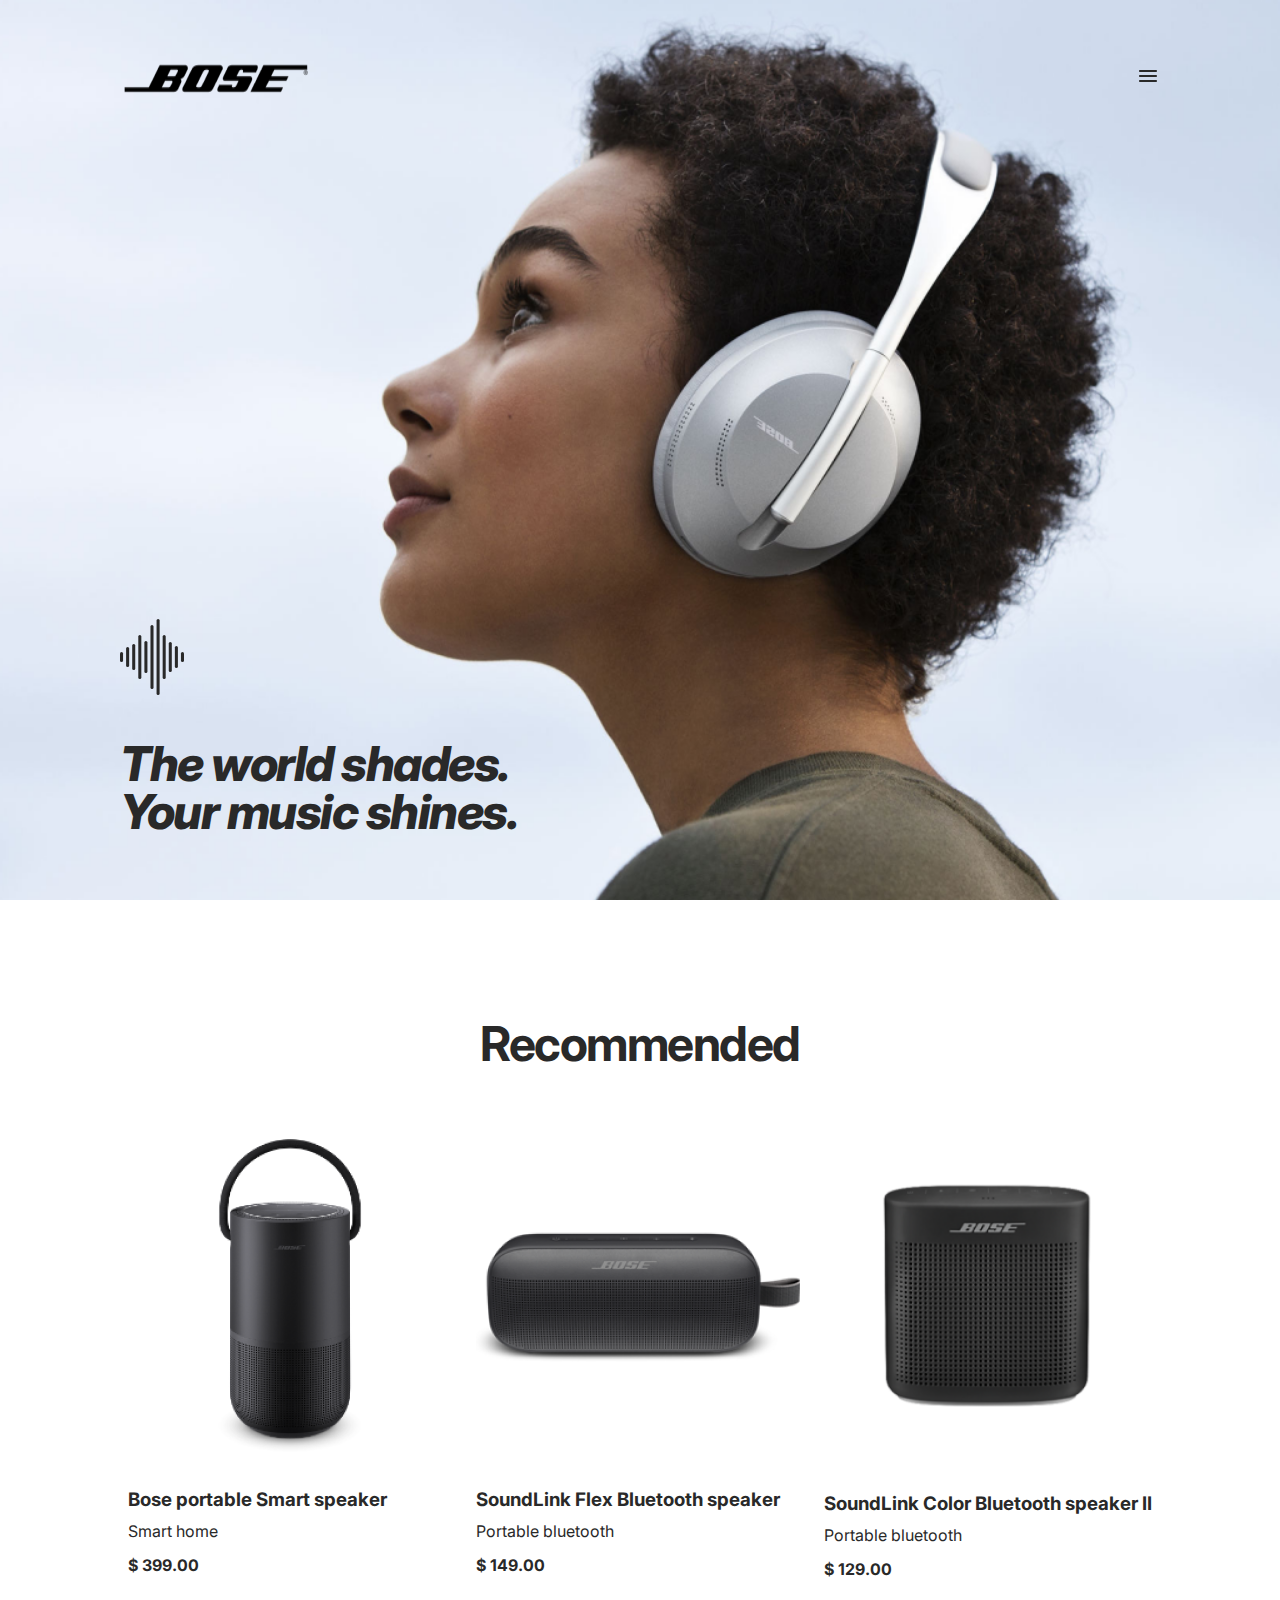
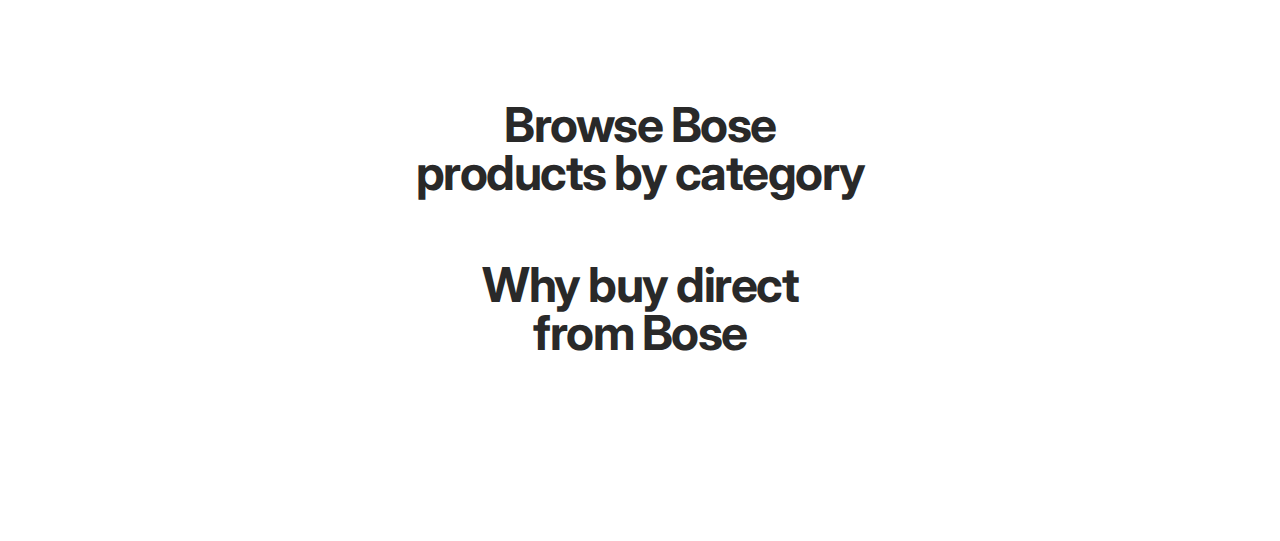
==== Homework-MA/index.html @ bb6783ab "New stuff" ====
<!-- #region head -->
<!DOCTYPE html>
<html lang="en">

<head>
    <meta charset="UTF-8">
    <meta name="viewport" content="width=device-width, initial-scale=1.0">
    <title>Document</title>
    <link rel="preconnect" href="https://fonts.googleapis.com">
    <link rel="preconnect" href="https://fonts.gstatic.com" crossorigin>
    <link href="https://fonts.googleapis.com/css2?family=Inter:wght@400;700;800&display=swap" rel="stylesheet">
    <link rel="stylesheet" href="styles.css">
</head>
<!-- #endregion -->

<body id="home">
    <!-- #region header -->
    <header class="header">
        <div class="header-top">
            <img src="img/Logo.png" alt="Bose logo">
            <a href="#menu">
                <img src="img/Icon-Burger-menu.svg" alt="burger-menu">
            </a>
        </div>

        <div class="header-bottom">
            <img src="img/Sound waves.svg" alt="sound-waves">
            <h1 class="header-title">The world shades.
                <br>
                Your music shines.
            </h1>
        </div>
    </header>
    <!-- #endregion -->
    <!-- #region menu -->
    <div class="menu" id="menu">
        <div class="menu-top">
            <img src="img/Logo.png" alt="Bose-logo">
            <a href="#home">
                <img src="img/Icon-Close.svg" alt="icon-close">
            </a>
        </div>
        <nav class="nav">
            <a href="#home" class="nav-link"> Home</a>
            <a href="#recommended" class="nav-link"> Recommended</a>
            <a href="#categories" class="nav-link"> Categories</a>
            <a href="#how-to-buy" class="nav-link"> How to buy</a>
        </nav>
    </div>
    <!-- #endregion -->
    <!-- #mainstart -->
    <main class="main">
        <section class="recommended" id="recommended">
            <h2 class="recommended-title">Recommended</h2>

            <div class="recommended-products">
            <article class="products">
                <img class="product-photo" src="img/recom-1.png" alt="smart-speaker">
                <h3 class="product-title">Bose portable Smart speaker</h3>
                <p class="product-category">Smart home</p>
                <p class="product-price">$ 399.00</p>
            </article>
            <article class="products">
                <img class="product-photo" src="img/recom-2.png" alt="smart-speaker">
                <h3 class="product-title">SoundLink Flex Bluetooth speaker</h3>
                <p class="product-category">Portable bluetooth</p>
                <p class="product-price">$ 149.00</p>
            </article>
            <article class="products">
                <img class="product-photo" src="img/recom-3.png" alt="smart-speaker">
                <h3 class="product-title">SoundLink Color Bluetooth speaker II</h3>
                <p class="product-category">Portable bluetooth</p>
                <p class="product-price">$ 129.00</p>
            </article>
        </div>
        </section>
        <section id="categories">
            <h2 class="categories-title" >Browse Bose <br>products by category</h2>
        </section>
        <section class="how-to-buy-title" id="how-to-buy">
            <h2 class="categories-title" >Why buy direct<br> from Bose</h2>
        </section>
    </main>
    <!-- #mainend -->
    <footer>

    </footer>
</body>

</html>
---- Homework-MA/styles.css ----
/* Region page start */
html {
    scroll-behavior: smooth;
}
body {
    margin: 0;
    font-family: 'Inter', sans-serif;
    color: #292929;
    font-size: 16px;
    line-height: 140%;
}
/* Region page end */
/* #region header */
.header {
    display: flex;
    flex-direction: column;
    justify-content: space-between;
    box-sizing: border-box;
    padding: 64px 120px;
    height: 100vh;
    background-image: url(img/Headphones-image-1.png);
    background-position: center;
    background-repeat: no-repeat;
    background-size: cover;
}

.header-top {
    display: flex;
    justify-content: space-between;
}

.header-title {
    margin-top: 40px;
    margin-bottom: 0;
    font-size: 48px;
    line-height: 100%;
    font-style: italic;
    font-weight: 800;
    letter-spacing: -1.5px;
}

/* #endregion */
/* #region menu */
.menu {
    display: none;

    position: fixed;
    top: 0;
    right: 0;
    left: 0;
    transform: translateX(-100%);
    transition: transform 500ms;

    box-sizing: border-box;
    padding: 64px 120px;
    height: 100vh;
    background-color: #E5E5E5;
}

.menu:target {
    transform: translateX(-0%);
}

.menu-top {
    display: flex;
    justify-content: space-between;
    margin-bottom: 64px;
}

/* #endregion */
/* #region nav */
.nav {
    display: flex;
    flex-direction: column;
    gap: 32px;
}

.nav-link {
    color: #292929;
    text-decoration: none;
    font-weight: bold;
    font-size: 22px;
    line-height: 22px;
    letter-spacing: 2px;
    text-transform: uppercase;
}

/* #endregion */

.main {
    padding: 120px;
}

/* #recommended start */
.recommended {
    margin-bottom: 120px;
}

.recommended-title {
    margin-top: 0px;
    margin-bottom: 64px;
    font-size: 48px;
    text-align: center;
    font-weight: bold;
    line-height: 100%;
    letter-spacing: -1.5px;
}

.recommended-products {
    display: flex;
    gap: 24px;
    justify-content: center;

}

.product-photo {
    width: 100%;
    margin-bottom: 32px;
}

.product-title {
    margin-top: 0;
    margin-bottom: 8px;
}

.product-category {
    margin-top: 0px;
    margin-bottom: 12px;
}

.product-price {
    margin: 0;
    font-weight: bold;
}
/* #endregion */

/* categories start */
.categories-title {
    margin-top: 0px;
    margin-bottom: 64px;
    font-size: 48px;
    line-height: 100%;
    text-align: center;
    font-weight: bold;
    letter-spacing: -1.5px;

}

/* categories end */
/* how-to-buy-title */
.how-to-buy-title {
    margin-top: 0px;
    margin-bottom: 64px;
    font-size: 48px;
    line-height: 100%;
    font-weight: bold;
    letter-spacing: -1.5px;
}
/* how-to-buy-title end */
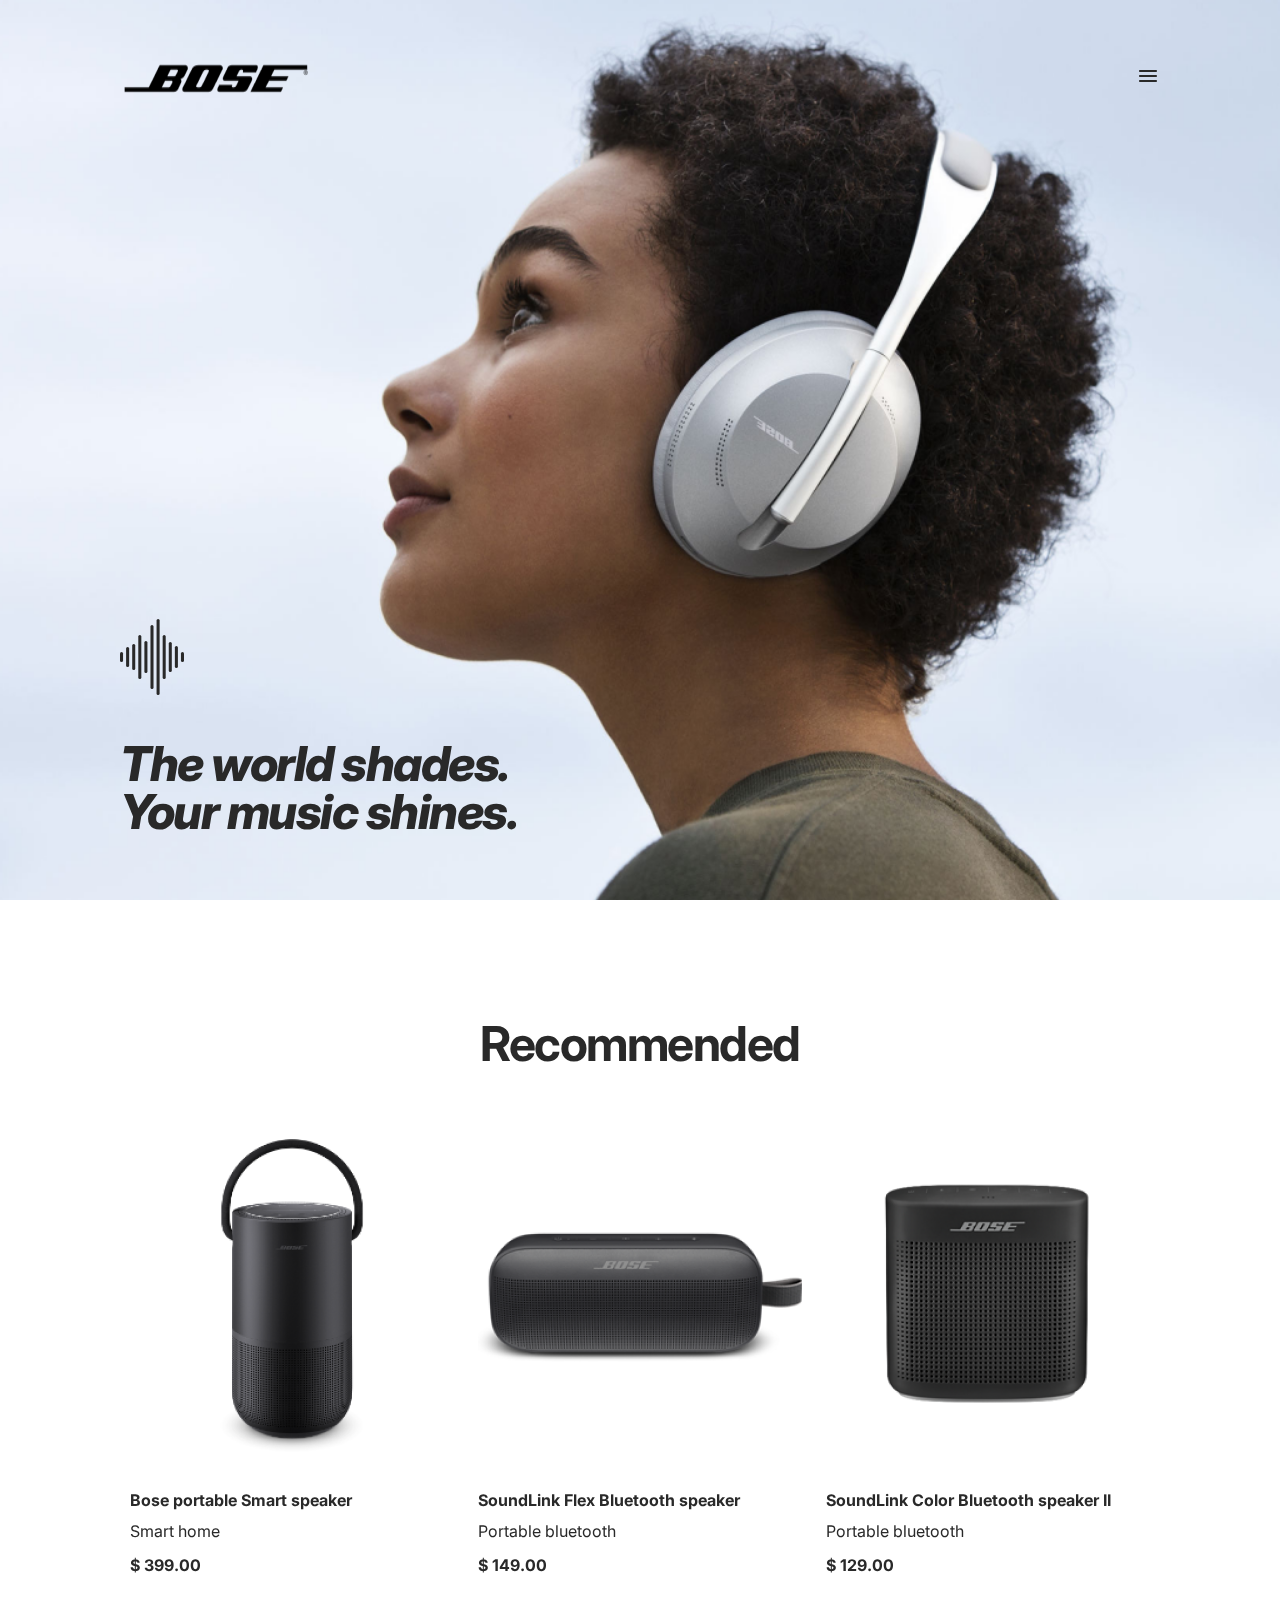
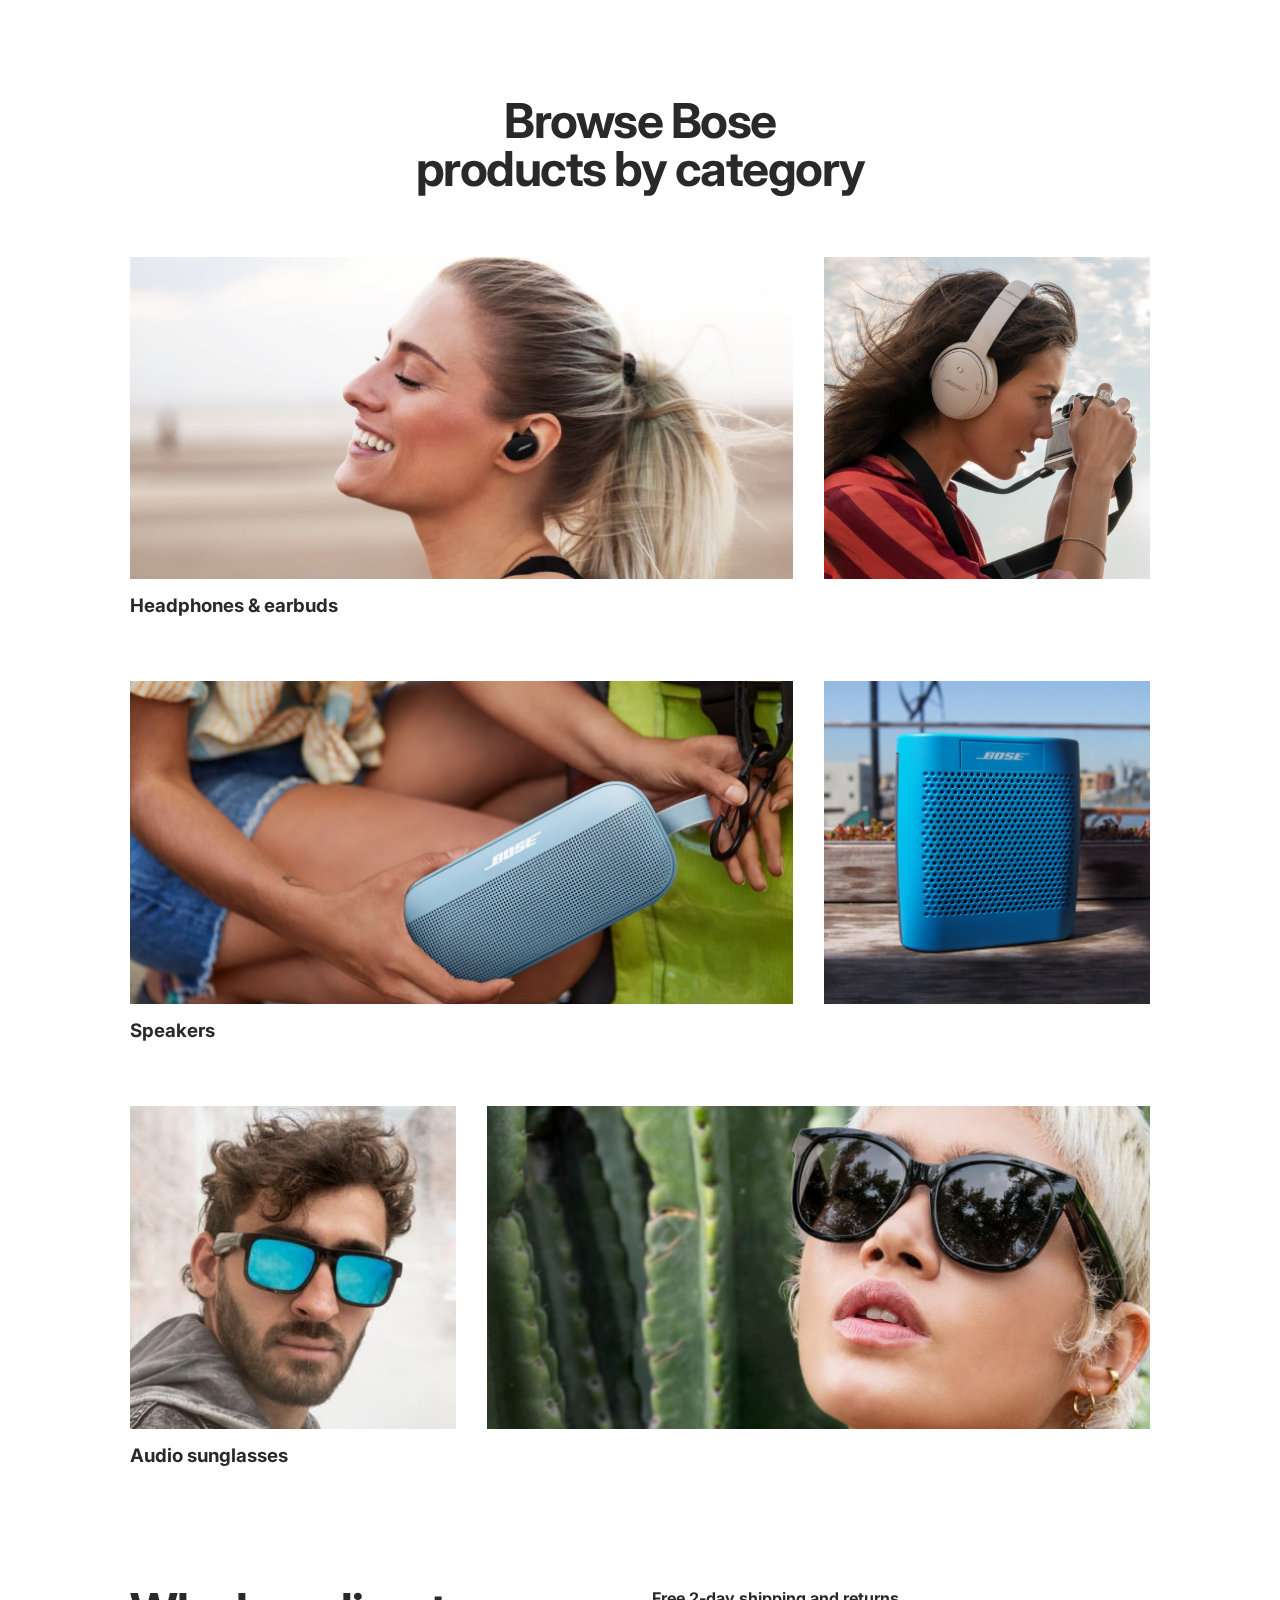
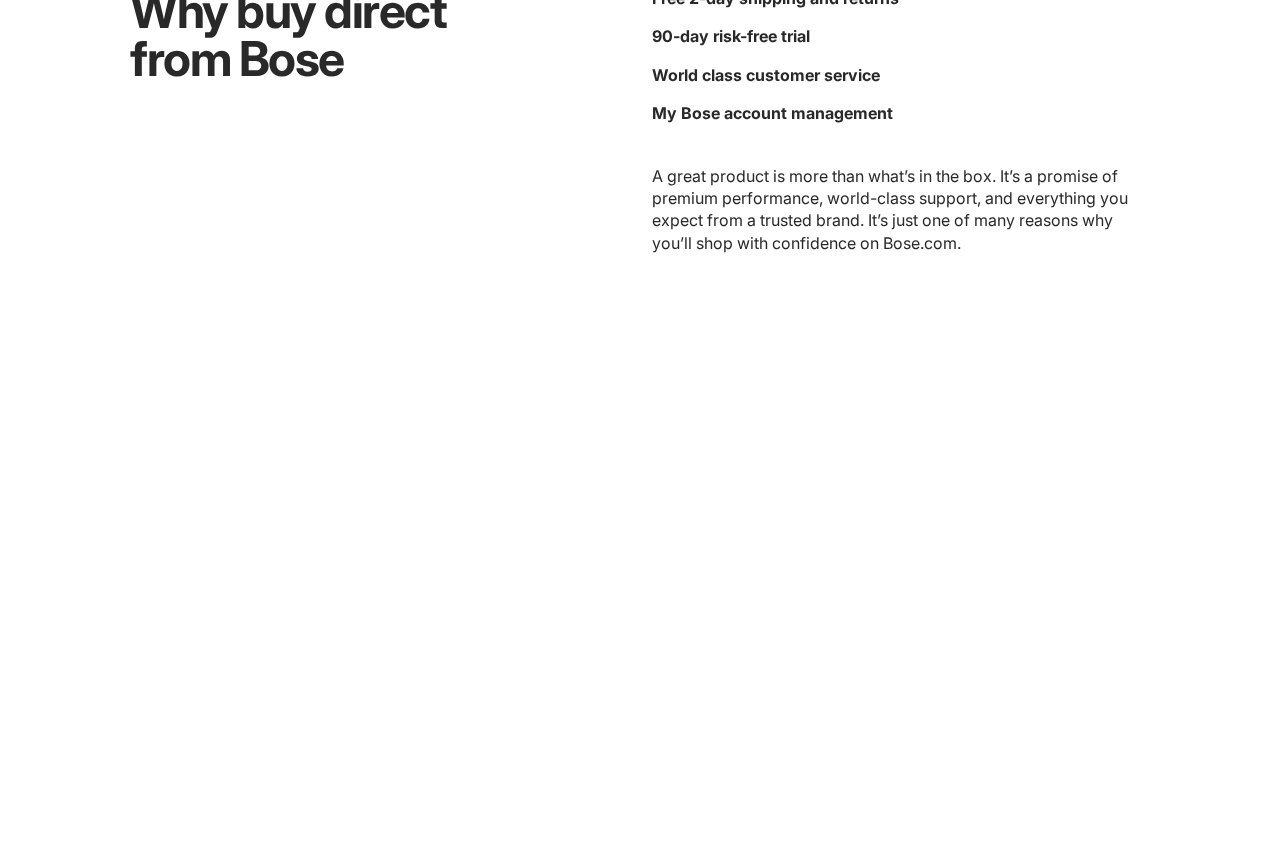
==== commit 5e610240: "HW Done" ====
--- a/Homework-MA/index.html
+++ b/Homework-MA/index.html
@@ -5,7 +5,7 @@
 <head>
     <meta charset="UTF-8">
     <meta name="viewport" content="width=device-width, initial-scale=1.0">
-    <title>Document</title>
+    <title>Bose Headphones</title>
     <link rel="preconnect" href="https://fonts.googleapis.com">
     <link rel="preconnect" href="https://fonts.gstatic.com" crossorigin>
     <link href="https://fonts.googleapis.com/css2?family=Inter:wght@400;700;800&display=swap" rel="stylesheet">
@@ -14,7 +14,6 @@
 <!-- #endregion -->
 
 <body id="home">
-    <!-- #region header -->
     <header class="header">
         <div class="header-top">
             <img src="img/Logo.png" alt="Bose logo">
@@ -31,8 +30,6 @@
             </h1>
         </div>
     </header>
-    <!-- #endregion -->
-    <!-- #region menu -->
     <div class="menu" id="menu">
         <div class="menu-top">
             <img src="img/Logo.png" alt="Bose-logo">
@@ -47,42 +44,81 @@
             <a href="#how-to-buy" class="nav-link"> How to buy</a>
         </nav>
     </div>
-    <!-- #endregion -->
-    <!-- #mainstart -->
+
     <main class="main">
         <section class="recommended" id="recommended">
             <h2 class="recommended-title">Recommended</h2>
 
             <div class="recommended-products">
-            <article class="products">
-                <img class="product-photo" src="img/recom-1.png" alt="smart-speaker">
-                <h3 class="product-title">Bose portable Smart speaker</h3>
-                <p class="product-category">Smart home</p>
-                <p class="product-price">$ 399.00</p>
+                <article class="products">
+                    <img class="product-photo" src="img/recom-1.png" alt="smart-speaker">
+                    <h3 class="product-title">Bose portable Smart speaker</h3>
+                    <p class="product-category">Smart home</p>
+                    <p class="product-price">$ 399.00</p>
+                </article>
+                <article class="products">
+                    <img class="product-photo" src="img/recom-2.png" alt="smart-speaker">
+                    <h3 class="product-title">SoundLink Flex Bluetooth speaker</h3>
+                    <p class="product-category">Portable bluetooth</p>
+                    <p class="product-price">$ 149.00</p>
+                </article>
+                <article class="products">
+                    <img class="product-photo" src="img/recom-3.png" alt="smart-speaker">
+                    <h3 class="product-title">SoundLink Color Bluetooth speaker II</h3>
+                    <p class="product-category">Portable bluetooth</p>
+                    <p class="product-price">$ 129.00</p>
+                </article>
+            </div>
+        </section>
+        <section class="categories" id="categories">
+            <h2 class="categories-title">Browse Bose <br>products by category</h2>
+            <article class="category">
+                <div class="category-photos">
+                    <img class="photo-wide" src="img/Headphones & earbuds.png" alt="Headphones & earbuds">
+                    <img class="photo-square" src="img/Headphones & earbuds 2.svg" alt="Headphones & earbuds 2">
+                </div>
+                <h3 class="category-title">
+                    Headphones & earbuds
+                </h3>
             </article>
-            <article class="products">
-                <img class="product-photo" src="img/recom-2.png" alt="smart-speaker">
-                <h3 class="product-title">SoundLink Flex Bluetooth speaker</h3>
-                <p class="product-category">Portable bluetooth</p>
-                <p class="product-price">$ 149.00</p>
+            <article class="category">
+                <div class="category-photos">
+                    <img class="photo-wide" src="img/Speakers wide.png" alt="Speakers">
+                    <img class="photo-square" src="img/Speakers small.png" alt="Speakers">
+                </div>
+                <h3 class="category-title">
+                    Speakers
+                </h3>
             </article>
-            <article class="products">
-                <img class="product-photo" src="img/recom-3.png" alt="smart-speaker">
-                <h3 class="product-title">SoundLink Color Bluetooth speaker II</h3>
-                <p class="product-category">Portable bluetooth</p>
-                <p class="product-price">$ 129.00</p>
+            <article class="category">
+                <div class="category-photos">
+                    <img class="photo-square" src="img/Audio sunglasses small.png" alt="Audio sunglasses">
+                    <img class="photo-wide" src="img/Audio sunglasses wide.png" alt="Audio sunglasses">
+                </div>
+                <h3 class="category-title">
+                    Audio sunglasses
+                </h3>
             </article>
-        </div>
         </section>
-        <section id="categories">
-            <h2 class="categories-title" >Browse Bose <br>products by category</h2>
+        <section class="how-to-buy" id="how-to-buy">
+            <h2 class="how-to-buy-title">Why buy direct<br> from Bose</h2>
+
+            <div class="how-to-buy-content">
+                <ul class="how-to-buy-list">
+                    <li>Free 2-day shipping and returns</li>
+                    <li>90-day risk-free trial</li>
+                    <li>World class customer service</li>
+                    <li>My Bose account management</li>
+                </ul>
+                <p class="how-to-buy-desrc">A great product is more than what’s in the box. It’s a promise of premium
+                    performance, world-class support, and everything you expect from a trusted brand. It’s just one of
+                    many reasons why you’ll shop with confidence on Bose.com.</p>
+            </div>
         </section>
-        <section class="how-to-buy-title" id="how-to-buy">
-            <h2 class="categories-title" >Why buy direct<br> from Bose</h2>
-        </section>
+    </section>
     </main>
     <!-- #mainend -->
-    <footer>
+    <footer class="footer">
 
     </footer>
 </body>
--- a/Homework-MA/styles.css
+++ b/Homework-MA/styles.css
@@ -1,7 +1,8 @@
-/* Region page start */
+/* #region page start */
 html {
     scroll-behavior: smooth;
 }
+
 body {
     margin: 0;
     font-family: 'Inter', sans-serif;
@@ -9,7 +10,8 @@
     font-size: 16px;
     line-height: 140%;
 }
-/* Region page end */
+
+/* #endregion */
 /* #region header */
 .header {
     display: flex;
@@ -23,7 +25,6 @@
     background-repeat: no-repeat;
     background-size: cover;
 }
-
 .header-top {
     display: flex;
     justify-content: space-between;
@@ -38,12 +39,10 @@
     font-weight: 800;
     letter-spacing: -1.5px;
 }
-
-/* #endregion */
+/* #endregion */
+
 /* #region menu */
 .menu {
-    display: none;
-
     position: fixed;
     top: 0;
     right: 0;
@@ -86,12 +85,14 @@
 }
 
 /* #endregion */
-
+/* #region main */
 .main {
     padding: 120px;
-}
-
-/* #recommended start */
+    background-color: #fff;
+}
+/* #endregion */
+
+/* #region recommended */
 .recommended {
     margin-bottom: 120px;
 }
@@ -111,6 +112,11 @@
     gap: 24px;
     justify-content: center;
 
+/* #endregion */
+}
+/* #region product */
+.products {
+    flex-basis: 324px;
 }
 
 .product-photo {
@@ -119,6 +125,8 @@
 }
 
 .product-title {
+    font-size: 16px;
+    line-height: 140%;
     margin-top: 0;
     margin-bottom: 8px;
 }
@@ -132,9 +140,16 @@
     margin: 0;
     font-weight: bold;
 }
-/* #endregion */
-
-/* categories start */
+
+/* #endregion */
+
+/* #region categories */
+.categories {
+    max-width: 1020px;
+    margin: 0 auto;
+    margin-bottom: 120px;
+}
+
 .categories-title {
     margin-top: 0px;
     margin-bottom: 64px;
@@ -146,14 +161,72 @@
 
 }
 
-/* categories end */
-/* how-to-buy-title */
+/* #endregion */
+
+/* #region category  */
+.category {
+    margin-bottom: 64px;
+}
+
+.category-photos {
+    display: flex;
+    gap: 3%;
+    margin-bottom: 16px;
+}
+
+.category-title {
+    margin: 0;
+}
+/* #endregion*/
+/* #region photo */
+.photo-wide {
+    width: 65%;
+}
+
+.photo-square {
+    width: 32%;
+}
+/* #endregion */
+/* #region how to buy */
+.how-to-buy {
+    max-width: 1020px;
+    margin: 0 auto;
+    display: flex;
+    gap: 24px;
+}
+
 .how-to-buy-title {
-    margin-top: 0px;
-    margin-bottom: 64px;
-    font-size: 48px;
-    line-height: 100%;
-    font-weight: bold;
-    letter-spacing: -1.5px;
-}
-/* how-to-buy-title end */+    flex-basis: 50%;
+    margin-top: 0px;
+    margin-bottom: 64px;
+    font-size: 48px;
+    line-height: 100%;
+    font-weight: bold;
+    letter-spacing: -1.5px;
+}
+.how-to-buy-content {
+    flex-basis: 50%;
+}
+.how-to-buy-list {
+    display: flex;
+    flex-direction: column;
+    gap: 16px;
+    list-style: none;
+    padding: 0;
+    margin: 0;
+    margin-bottom: 40px;
+    font-weight: bold;
+}
+
+/* #endregion*/
+
+.footer {
+    position: sticky;
+    bottom: 0;
+    z-index: -1;
+    background-image: url(img/footer.png);
+    height: 460px;
+    background-position: center;
+    background-repeat: no-repeat;
+    background-size: cover;
+}